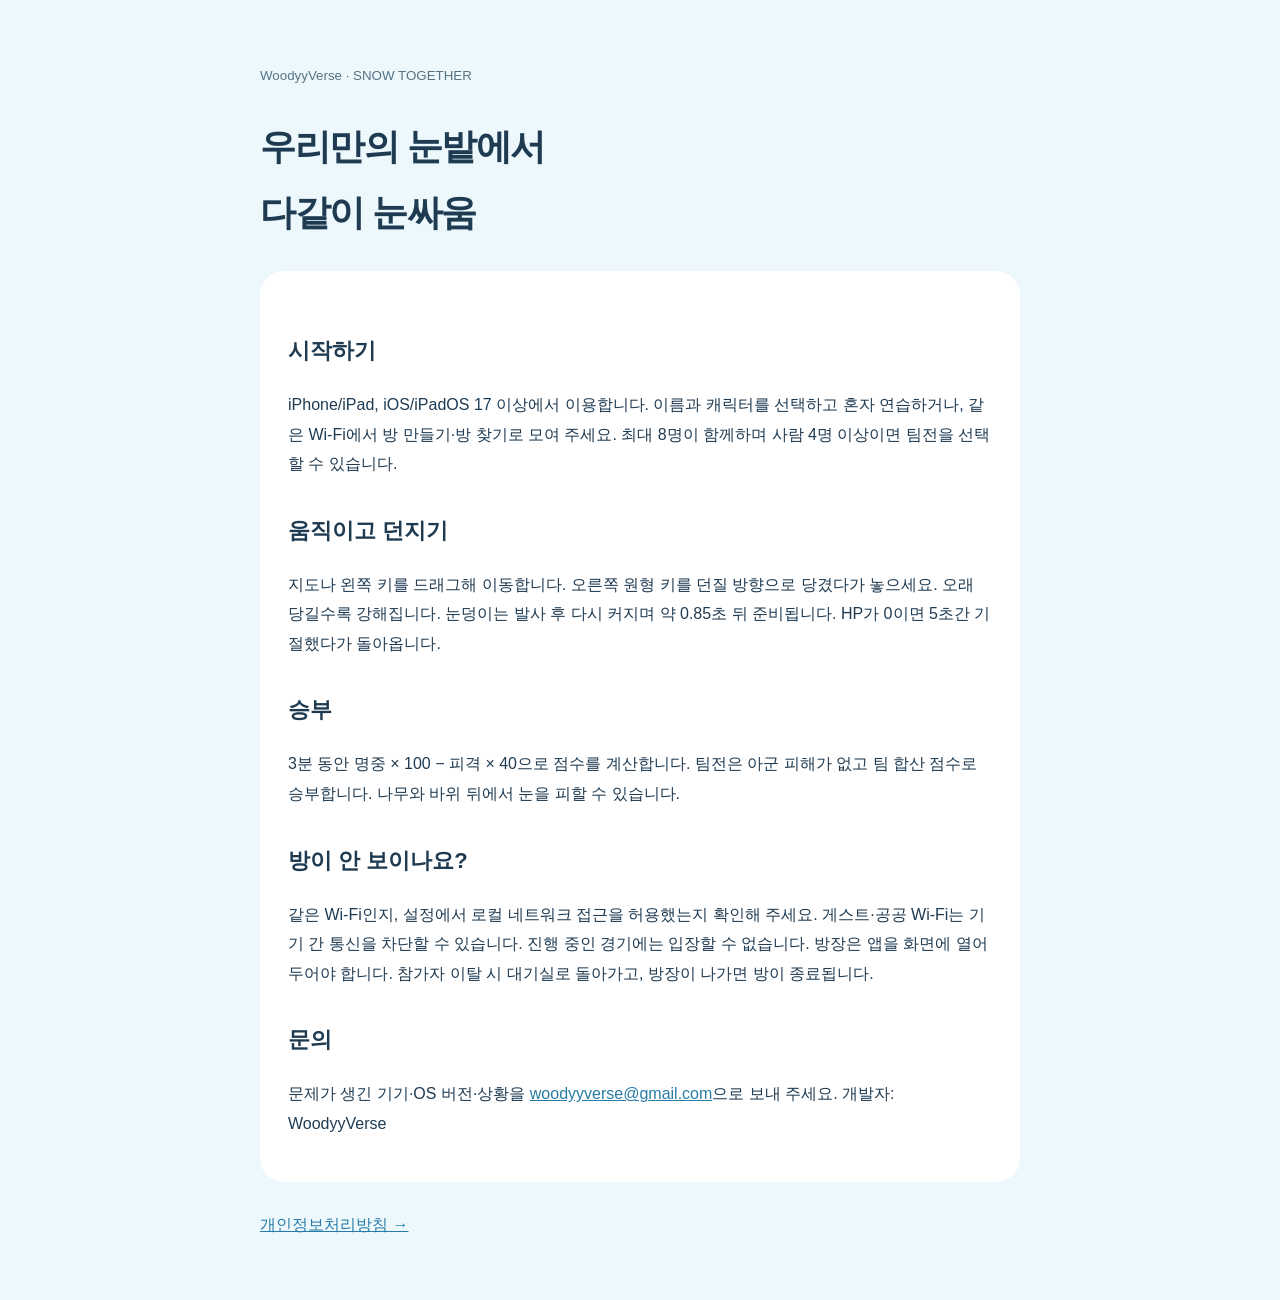
==== support.html @ fc0737e4 "Publish Snow Together privacy policy and support" ====
<!doctype html><html lang="ko"><meta charset="utf-8"><meta name="viewport" content="width=device-width,initial-scale=1"><title>다같이 눈싸움 · 앱 지원</title><link rel="stylesheet" href="style.css"><body><small>WoodyyVerse · SNOW TOGETHER</small><h1>우리만의 눈밭에서<br>다같이 눈싸움</h1><article><h2>시작하기</h2><p>iPhone/iPad, iOS/iPadOS 17 이상에서 이용합니다. 이름과 캐릭터를 선택하고 혼자 연습하거나, 같은 Wi-Fi에서 방 만들기·방 찾기로 모여 주세요. 최대 8명이 함께하며 사람 4명 이상이면 팀전을 선택할 수 있습니다.</p><h2>움직이고 던지기</h2><p>지도나 왼쪽 키를 드래그해 이동합니다. 오른쪽 원형 키를 던질 방향으로 당겼다가 놓으세요. 오래 당길수록 강해집니다. 눈덩이는 발사 후 다시 커지며 약 0.85초 뒤 준비됩니다. HP가 0이면 5초간 기절했다가 돌아옵니다.</p><h2>승부</h2><p>3분 동안 명중 × 100 − 피격 × 40으로 점수를 계산합니다. 팀전은 아군 피해가 없고 팀 합산 점수로 승부합니다. 나무와 바위 뒤에서 눈을 피할 수 있습니다.</p><h2>방이 안 보이나요?</h2><p>같은 Wi-Fi인지, 설정에서 로컬 네트워크 접근을 허용했는지 확인해 주세요. 게스트·공공 Wi-Fi는 기기 간 통신을 차단할 수 있습니다. 진행 중인 경기에는 입장할 수 없습니다. 방장은 앱을 화면에 열어 두어야 합니다. 참가자 이탈 시 대기실로 돌아가고, 방장이 나가면 방이 종료됩니다.</p><h2>문의</h2><p>문제가 생긴 기기·OS 버전·상황을 <a href="mailto:woodyyverse@gmail.com">woodyyverse@gmail.com</a>으로 보내 주세요. 개발자: WoodyyVerse</p></article><nav><a href="index.html">개인정보처리방침 →</a></nav></body></html>
---- style.css ----
:root{color-scheme:light;font-family:-apple-system,BlinkMacSystemFont,sans-serif;color:#1f3b52;background:#edf8fd}body{max-width:760px;margin:60px auto;padding:0 24px;line-height:1.85}h1{font-size:36px;letter-spacing:-1.5px}h2{margin-top:32px;font-size:22px}a{color:#287bA6}article{padding:28px;background:white;border-radius:24px}small{color:#567383}nav{margin:28px 0}img{border-radius:24px}
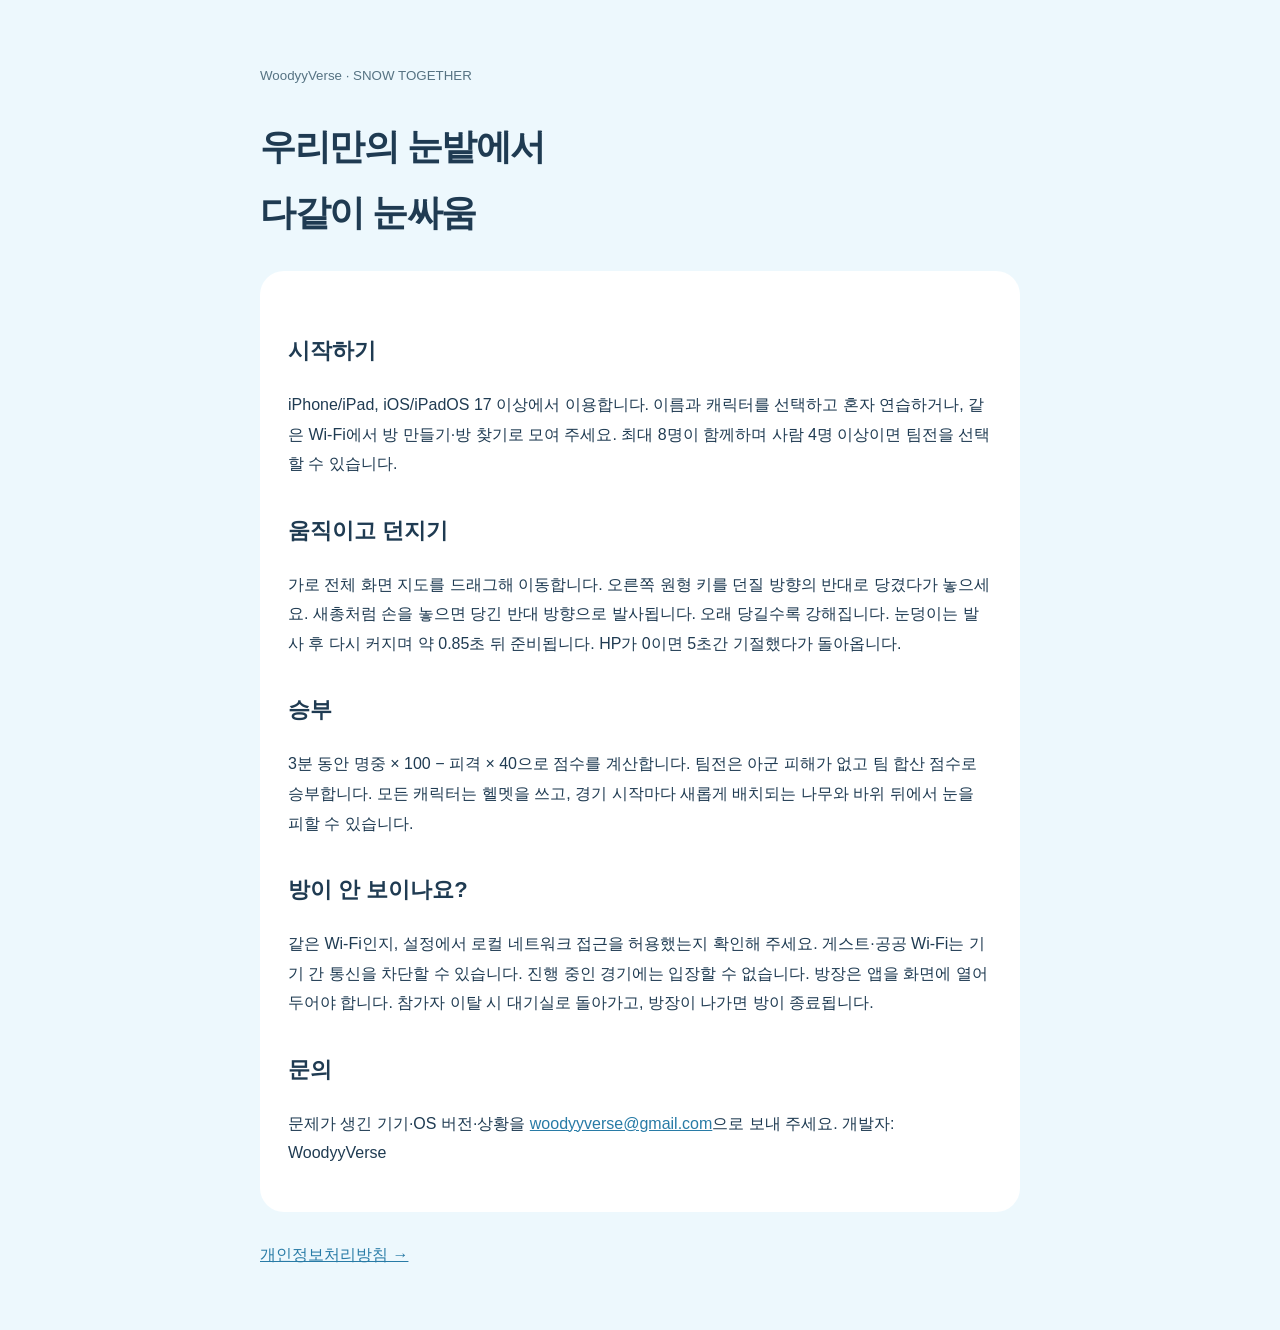
==== commit 5eea6aa7: "Update landscape slingshot controls and randomized maps" ====
--- a/support.html
+++ b/support.html
@@ -1 +1 @@
-<!doctype html><html lang="ko"><meta charset="utf-8"><meta name="viewport" content="width=device-width,initial-scale=1"><title>다같이 눈싸움 · 앱 지원</title><link rel="stylesheet" href="style.css"><body><small>WoodyyVerse · SNOW TOGETHER</small><h1>우리만의 눈밭에서<br>다같이 눈싸움</h1><article><h2>시작하기</h2><p>iPhone/iPad, iOS/iPadOS 17 이상에서 이용합니다. 이름과 캐릭터를 선택하고 혼자 연습하거나, 같은 Wi-Fi에서 방 만들기·방 찾기로 모여 주세요. 최대 8명이 함께하며 사람 4명 이상이면 팀전을 선택할 수 있습니다.</p><h2>움직이고 던지기</h2><p>지도나 왼쪽 키를 드래그해 이동합니다. 오른쪽 원형 키를 던질 방향으로 당겼다가 놓으세요. 오래 당길수록 강해집니다. 눈덩이는 발사 후 다시 커지며 약 0.85초 뒤 준비됩니다. HP가 0이면 5초간 기절했다가 돌아옵니다.</p><h2>승부</h2><p>3분 동안 명중 × 100 − 피격 × 40으로 점수를 계산합니다. 팀전은 아군 피해가 없고 팀 합산 점수로 승부합니다. 나무와 바위 뒤에서 눈을 피할 수 있습니다.</p><h2>방이 안 보이나요?</h2><p>같은 Wi-Fi인지, 설정에서 로컬 네트워크 접근을 허용했는지 확인해 주세요. 게스트·공공 Wi-Fi는 기기 간 통신을 차단할 수 있습니다. 진행 중인 경기에는 입장할 수 없습니다. 방장은 앱을 화면에 열어 두어야 합니다. 참가자 이탈 시 대기실로 돌아가고, 방장이 나가면 방이 종료됩니다.</p><h2>문의</h2><p>문제가 생긴 기기·OS 버전·상황을 <a href="mailto:woodyyverse@gmail.com">woodyyverse@gmail.com</a>으로 보내 주세요. 개발자: WoodyyVerse</p></article><nav><a href="index.html">개인정보처리방침 →</a></nav></body></html>
+<!doctype html><html lang="ko"><meta charset="utf-8"><meta name="viewport" content="width=device-width,initial-scale=1"><title>다같이 눈싸움 · 앱 지원</title><link rel="stylesheet" href="style.css"><body><small>WoodyyVerse · SNOW TOGETHER</small><h1>우리만의 눈밭에서<br>다같이 눈싸움</h1><article><h2>시작하기</h2><p>iPhone/iPad, iOS/iPadOS 17 이상에서 이용합니다. 이름과 캐릭터를 선택하고 혼자 연습하거나, 같은 Wi-Fi에서 방 만들기·방 찾기로 모여 주세요. 최대 8명이 함께하며 사람 4명 이상이면 팀전을 선택할 수 있습니다.</p><h2>움직이고 던지기</h2><p>가로 전체 화면 지도를 드래그해 이동합니다. 오른쪽 원형 키를 던질 방향의 반대로 당겼다가 놓으세요. 새총처럼 손을 놓으면 당긴 반대 방향으로 발사됩니다. 오래 당길수록 강해집니다. 눈덩이는 발사 후 다시 커지며 약 0.85초 뒤 준비됩니다. HP가 0이면 5초간 기절했다가 돌아옵니다.</p><h2>승부</h2><p>3분 동안 명중 × 100 − 피격 × 40으로 점수를 계산합니다. 팀전은 아군 피해가 없고 팀 합산 점수로 승부합니다. 모든 캐릭터는 헬멧을 쓰고, 경기 시작마다 새롭게 배치되는 나무와 바위 뒤에서 눈을 피할 수 있습니다.</p><h2>방이 안 보이나요?</h2><p>같은 Wi-Fi인지, 설정에서 로컬 네트워크 접근을 허용했는지 확인해 주세요. 게스트·공공 Wi-Fi는 기기 간 통신을 차단할 수 있습니다. 진행 중인 경기에는 입장할 수 없습니다. 방장은 앱을 화면에 열어 두어야 합니다. 참가자 이탈 시 대기실로 돌아가고, 방장이 나가면 방이 종료됩니다.</p><h2>문의</h2><p>문제가 생긴 기기·OS 버전·상황을 <a href="mailto:woodyyverse@gmail.com">woodyyverse@gmail.com</a>으로 보내 주세요. 개발자: WoodyyVerse</p></article><nav><a href="index.html">개인정보처리방침 →</a></nav></body></html>
